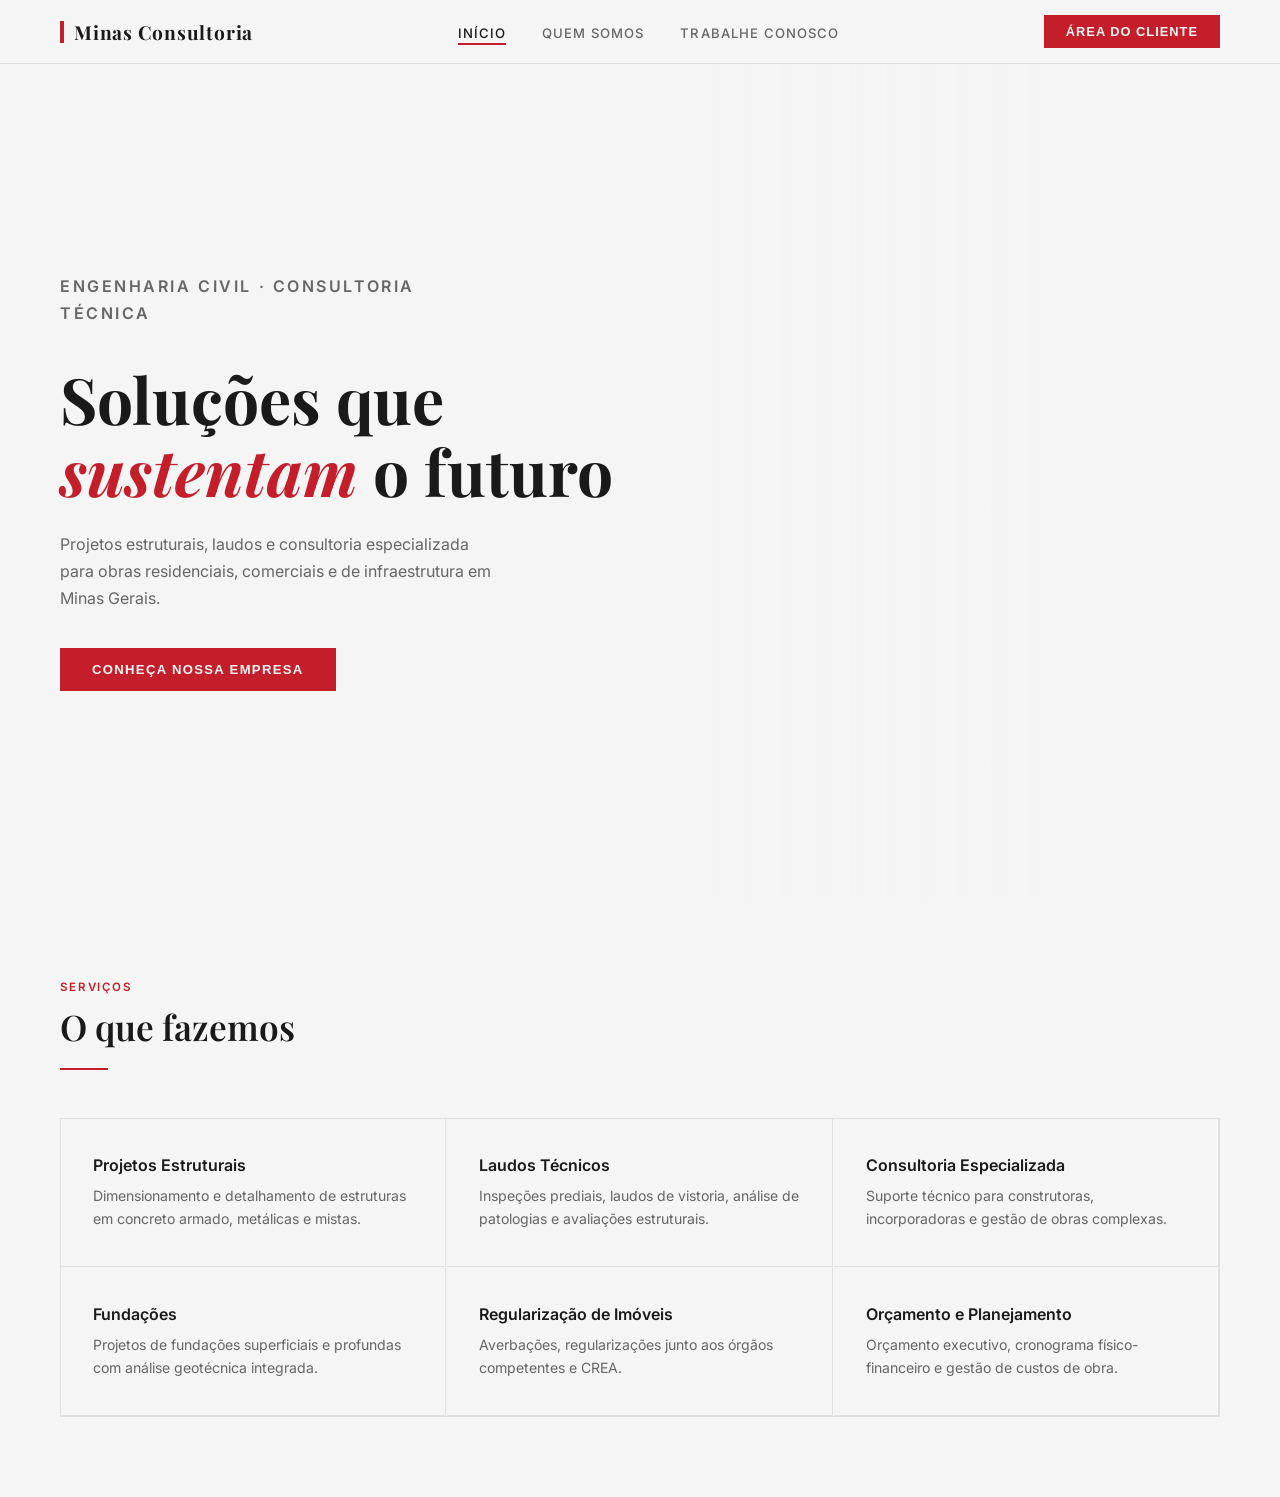
==== index.html @ 35e27d4b "primeiro commit; site minas consultoria" ====
<!DOCTYPE html>
<html lang="pt-BR">
<head>
  <meta charset="UTF-8">
  <meta name="viewport" content="width=device-width, initial-scale=1.0">
  <title>Minas Consultoria — Engenharia Civil</title>
  <link href="https://fonts.googleapis.com/css2?family=Playfair+Display:wght@400;600;700&family=Inter:wght@300;400;500;600&display=swap" rel="stylesheet">
  <link rel="stylesheet" href="css/style.css">
</head>
<body>

<!-- NAV -->
<nav>
  <div class="logo">
    <span class="logo-bar"></span>
    Minas Consultoria
  </div>
  <ul class="nav-links">
    <li><a onclick="showPage('home')" class="active" id="nav-home">Início</a></li>
    <li><a onclick="showPage('about')" id="nav-about">Quem Somos</a></li>
    <li><a onclick="showPage('jobs')" id="nav-jobs">Trabalhe Conosco</a></li>
  </ul>
  <button class="btn-login" onclick="window.location.href='cliente.html'">Área do Cliente</button>
</nav>

<!-- PAGE: HOME -->
<div class="page active" id="page-home">
  <div class="hero">
    <div class="hero-content">
      <p class="hero-eyebrow">Engenharia Civil · Consultoria Técnica</p>
      <h1>Soluções que <em>sustentam</em> o futuro</h1>
      <p>Projetos estruturais, laudos e consultoria especializada para obras residenciais, comerciais e de infraestrutura em Minas Gerais.</p>
      <button class="btn-primary" onclick="showPage('about')">Conheça nossa empresa</button>
    </div>
    <div class="hero-image">
      <div class="carousel">
        <div class="carousel-slide active" style="background-image: url('https://images.unsplash.com/photo-1504307651254-35680f356dfd?w=900&q=80')"></div>
        <div class="carousel-slide" style="background-image: url('https://images.unsplash.com/photo-1581094794329-c8112a89af12?w=900&q=80')"></div>
        <div class="carousel-slide" style="background-image: url('https://images.unsplash.com/photo-1590577976322-3d2d6a2130f7?w=900&q=80')"></div>
      </div>
    </div>
  </div>


  <div class="section">
    <p class="section-eyebrow">Serviços</p>
    <h2>O que fazemos</h2>
    <div class="rule"></div>
    <div class="services-grid">
      <div class="service-card">
        
        <h3>Projetos Estruturais</h3>
        <p>Dimensionamento e detalhamento de estruturas em concreto armado, metálicas e mistas.</p>
      </div>
      <div class="service-card">
        <h3>Laudos Técnicos</h3>
        <p>Inspeções prediais, laudos de vistoria, análise de patologias e avaliações estruturais.</p>
      </div>
      <div class="service-card">
        <h3>Consultoria Especializada</h3>
        <p>Suporte técnico para construtoras, incorporadoras e gestão de obras complexas.</p>
      </div>
      <div class="service-card">
        <h3>Fundações</h3>
        <p>Projetos de fundações superficiais e profundas com análise geotécnica integrada.</p>
      </div>
      <div class="service-card">
        <h3>Regularização de Imóveis</h3>
        <p>Averbações, regularizações junto aos órgãos competentes e CREA.</p>
      </div>
      <div class="service-card">
        <h3>Orçamento e Planejamento</h3>
        <p>Orçamento executivo, cronograma físico-financeiro e gestão de custos de obra.</p>
      </div>
    </div>
  </div>
</div>

<!-- PAGE: ABOUT -->
<div class="page" id="page-about">
  <div class="about-hero">
    <div>
      <img src="https://images.unsplash.com/photo-1504307651254-35680f356dfd?w=800&q=80" alt="Obra">
    </div>
    <div class="about-text">
      <p class="section-eyebrow">Quem Somos</p>
      <h2 style="font-family:'Playfair Display',serif; font-size:2rem; margin: 12px 0 20px;">Mais de uma década de excelência em engenharia</h2>
      <div class="rule"></div>
      <p>A Minas Consultoria nasceu em Belo Horizonte com o compromisso de entregar projetos de engenharia civil com rigor técnico e clareza de comunicação. Acreditamos que um bom projeto é aquele que o cliente entende.</p>
      <p>Nossa equipe é formada por engenheiros civis com especializações em estruturas, geotecnia e gestão de obras, todos registrados no CREA-MG.</p>
      <p>Atendemos desde reformas residenciais até projetos industriais de grande porte, sempre com acompanhamento personalizado de cada etapa.</p>
    </div>
  </div>
</div>

<!-- PAGE: JOBS -->
<div class="page" id="page-jobs">
  <div class="jobs-header">
    <p class="section-eyebrow">Trabalhe Conosco</p>
    <h2 style="font-family:'Playfair Display',serif; font-size:2rem; margin:12px 0 8px;">Faça parte do nosso time</h2>
    <div class="rule"></div>
    <p>Buscamos profissionais apaixonados por engenharia civil com perfil técnico e comprometimento. Valorizamos o crescimento contínuo e o trabalho em equipe.</p>
  </div>


  <div class="form-section">
    <h3>Envie seu currículo</h3>
    <p>Mesmo que não haja vaga aberta no seu perfil, adoramos conhecer novos talentos.</p>
    <div class="form-grid">
      <div class="form-field">
        <label>Nome completo</label>
        <input type="text" placeholder="Seu nome">
      </div>
      <div class="form-field">
        <label>E-mail</label>
        <input type="email" placeholder="seu@email.com">
      </div>
      <div class="form-field">
        <label>Telefone</label>
        <input type="tel" placeholder="(31) 9 0000-0000">
      </div>
    </div>
    <div class="form-grid full" style="max-width:700px; margin-top:16px;">
      <div class="form-field">
        <label>Mensagem</label>
        <textarea placeholder="Fale um pouco sobre você e sua experiência..."></textarea>
      </div>
    </div>
    <div class="form-submit">
      <button class="btn-primary">Enviar Currículo</button>
    </div>
  </div>
</div>

<div class="toast" id="toast"></div>

<script src="js/script.js"></script>
</body>
</html>
---- css/style.css ----
*, *::before, *::after { box-sizing: border-box; margin: 0; padding: 0; }

:root {
  --red: #C41E2A;
  --red-dark: #8C0E16;
  --black: #1A1A1A;
  --gray: #666;
  --light: #F5F5F5;
  --white: rgb(245, 245, 245);
  --rule: 1px solid #E0E0E0;
}

body { font-family: 'Inter', sans-serif; color: var(--black); background: var(--white); }

/* NAV */
nav {
  position: fixed; top: 0; width: 100%; background: var(--white);
  border-bottom: var(--rule); z-index: 100;
  display: flex; align-items: center; justify-content: space-between;
  padding: 0 60px; height: 64px;
}
.logo {
  font-family: 'Playfair Display', serif; font-size: 1.2rem;
  font-weight: 700; letter-spacing: 0.04em; color: var(--black);
  display: flex; align-items: center; gap: 10px;
}
.logo-bar { width: 4px; height: 22px; background: var(--red); display: inline-block; }
.nav-links { display: flex; gap: 36px; list-style: none; }
.nav-links a {
  font-size: 0.82rem; font-weight: 500; letter-spacing: 0.08em;
  text-transform: uppercase; color: var(--gray); text-decoration: none;
  cursor: pointer; transition: color 0.2s; padding-bottom: 2px;
  border-bottom: 2px solid transparent;
}
.nav-links a:hover, .nav-links a.active { color: var(--black); border-bottom-color: var(--red); }
.btn-login {
  font-size: 0.8rem; font-weight: 600; letter-spacing: 0.08em;
  text-transform: uppercase; background: var(--red); color: var(--white);
  border: none; padding: 9px 22px; cursor: pointer; transition: background 0.2s;
}
.btn-login:hover { background: var(--red-dark); }

/* PAGES */
.page { display: none; padding-top: 64px; min-height: 100vh; }
.page.active { display: block; }

/* DIVIDER */
.rule { width: 48px; height: 2px; background: var(--red); margin: 20px 0 28px; }
.rule.center { margin: 20px auto 28px; }

/* ===== HOME ===== */
.hero {
  height: calc(100vh - 64px); display: flex; align-items: center;
  padding: 0 60px; position: relative; overflow: hidden;
  background: var(--white);
}
.hero-content { max-width: 560px; z-index: 2; }
.hero-eyebrow {
  font-size: 0.75rem; font-weight: 600; letter-spacing: 0.16em;
  text-transform: uppercase; color: var(--red); margin-bottom: 20px;
}
.hero h1 {
  font-family: 'Playfair Display', serif; font-size: clamp(2.4rem, 5vw, 4rem);
  font-weight: 700; line-height: 1.12; color: var(--black); margin-bottom: 24px;
}
.hero h1 em { font-style: italic; color: var(--red); }
.hero p { font-size: 1rem; line-height: 1.7; color: var(--gray); max-width: 440px; margin-bottom: 36px; }
.btn-primary {
  display: inline-block; background: var(--red); color: var(--white);
  font-size: 0.82rem; font-weight: 600; letter-spacing: 0.1em;
  text-transform: uppercase; padding: 14px 32px; cursor: pointer;
  border: none; transition: background 0.2s;
}
.btn-primary:hover { background: var(--red-dark); }
.hero-image {
  position: absolute; right: 0; top: 0; bottom: 0; width: 46%;
  background: url('https://images.unsplash.com/photo-1504307651254-35680f356dfd?w=900&q=80') center/cover;
  filter: grayscale(100%);
}
.hero-image::after {
  content: ''; position: absolute; inset: 0;
  background: linear-gradient(to right, var(--white) 0%, transparent 60%);
}

/* stats */
.stats {
  display: flex; gap: 0; border-top: var(--rule); border-bottom: var(--rule);
}
.stat {
  flex: 1; padding: 40px 60px; border-right: var(--rule);
}
.stat:last-child { border-right: none; }
.stat-number {
  font-family: 'Playfair Display', serif; font-size: 2.6rem; font-weight: 700;
  color: var(--black); line-height: 1;
}
.stat-number span { color: var(--red); }
.stat-label { font-size: 0.8rem; color: var(--gray); margin-top: 8px; letter-spacing: 0.04em; }

/* services */
.section { padding: 80px 60px; }
.section-eyebrow {
  font-size: 0.72rem; font-weight: 600; letter-spacing: 0.16em;
  text-transform: uppercase; color: var(--red);
}
.section h2 {
  font-family: 'Playfair Display', serif; font-size: clamp(1.6rem, 3vw, 2.2rem);
  font-weight: 600; margin-top: 12px; line-height: 1.2;
}
.services-grid {
  display: grid; grid-template-columns: repeat(3, 1fr); gap: 1px;
  margin-top: 48px; border: var(--rule);
}
.service-card {
  padding: 36px 32px; border-right: var(--rule); border-bottom: var(--rule);
  transition: background 0.2s;
}
.service-card:hover { background: var(--light); }
.service-icon { font-size: 1.6rem; margin-bottom: 16px; }
.service-card h3 { font-size: 1rem; font-weight: 600; margin-bottom: 10px; }
.service-card p { font-size: 0.88rem; color: var(--gray); line-height: 1.6; }

/* ===== QUEM SOMOS ===== */
.about-hero {
  padding: 80px 60px; display: grid; grid-template-columns: 1fr 1fr; gap: 80px; align-items: center;
}
.about-hero img {
  width: 100%; aspect-ratio: 4/3; object-fit: cover; filter: grayscale(100%);
  transition: filter 0.4s;
}
.about-hero img:hover { filter: grayscale(0%); }
.about-text p { font-size: 0.95rem; line-height: 1.8; color: var(--gray); margin-bottom: 16px; }
.team-section { background: var(--light); padding: 80px 60px; }
.team-grid { display: grid; grid-template-columns: repeat(3, 1fr); gap: 32px; margin-top: 48px; }
.team-card { background: var(--white); overflow: hidden; }
.team-photo {
  width: 100%; aspect-ratio: 1; object-fit: cover;
  filter: grayscale(100%); transition: filter 0.4s;
}
.team-photo:hover { filter: grayscale(0%); }
.team-info { padding: 20px; border-top: 2px solid var(--red); }
.team-info h4 { font-size: 0.95rem; font-weight: 600; }
.team-info p { font-size: 0.8rem; color: var(--gray); margin-top: 4px; }

/* ===== TRABALHE CONOSCO ===== */
.jobs-header { padding: 80px 60px 40px; max-width: 700px; }
.jobs-header p { font-size: 0.95rem; line-height: 1.8; color: var(--gray); margin-top: 12px; }
.jobs-list { padding: 0 60px 80px; display: flex; flex-direction: column; gap: 1px; }
.job-item {
  border: var(--rule); padding: 28px 32px;
  display: flex; justify-content: space-between; align-items: center;
  transition: background 0.2s; cursor: pointer;
}
.job-item:hover { background: var(--light); }
.job-title { font-size: 1rem; font-weight: 600; }
.job-meta { font-size: 0.8rem; color: var(--gray); margin-top: 4px; }
.job-tag {
  font-size: 0.72rem; font-weight: 600; letter-spacing: 0.08em;
  text-transform: uppercase; border: 1px solid var(--red); color: var(--red);
  padding: 5px 14px;
}
.form-section { background: var(--light); padding: 60px; }
.form-section h3 { font-family: 'Playfair Display', serif; font-size: 1.4rem; margin-bottom: 8px; }
.form-section p { font-size: 0.88rem; color: var(--gray); margin-bottom: 32px; }
.form-grid { display: grid; grid-template-columns: 1fr 1fr; gap: 16px; max-width: 700px; }
.form-grid.full { grid-template-columns: 1fr; }
.form-field { display: flex; flex-direction: column; gap: 6px; }
.form-field label { font-size: 0.75rem; font-weight: 600; letter-spacing: 0.08em; text-transform: uppercase; color: var(--gray); }
.form-field input, .form-field select, .form-field textarea {
  border: var(--rule); background: var(--white); padding: 10px 14px;
  font-family: 'Inter', sans-serif; font-size: 0.9rem; color: var(--black);
  outline: none; transition: border-color 0.2s;
}
.form-field input:focus, .form-field select:focus, .form-field textarea:focus {
  border-color: var(--red);
}
.form-field textarea { resize: vertical; min-height: 100px; }
.form-submit { margin-top: 20px; }

/* ===== LOGIN ===== */
.login-page {
  min-height: calc(100vh - 64px); display: flex; align-items: center;
  justify-content: center; background: var(--light);
}
.login-box { background: var(--white); width: 420px; padding: 48px; border-top: 3px solid var(--red); }
.login-box h2 { font-family: 'Playfair Display', serif; font-size: 1.6rem; margin-bottom: 6px; }
.login-box p { font-size: 0.85rem; color: var(--gray); margin-bottom: 32px; }
.login-field { display: flex; flex-direction: column; gap: 6px; margin-bottom: 16px; }
.login-field label { font-size: 0.72rem; font-weight: 600; letter-spacing: 0.08em; text-transform: uppercase; color: var(--gray); }
.login-field input {
  border: var(--rule); padding: 11px 14px; font-family: 'Inter', sans-serif;
  font-size: 0.9rem; outline: none; transition: border-color 0.2s;
}
.login-field input:focus { border-color: var(--red); }
.login-error { font-size: 0.82rem; color: var(--red); margin-bottom: 12px; display: none; }
.login-types { display: flex; gap: 0; margin-bottom: 28px; border: var(--rule); }
.login-type-btn {
  flex: 1; padding: 10px; font-size: 0.78rem; font-weight: 600;
  letter-spacing: 0.06em; text-transform: uppercase; background: none;
  border: none; cursor: pointer; color: var(--gray); transition: all 0.2s;
}
.login-type-btn.active { background: var(--red); color: var(--white); }
.btn-full { width: 100%; padding: 13px; margin-top: 8px; }

/* ===== DASHBOARD CLIENTE ===== */
.dashboard { min-height: calc(100vh - 64px); display: flex; }
.sidebar {
  width: 240px; background: var(--black); padding: 40px 0;
  display: flex; flex-direction: column;
}
.sidebar-logo {
  font-family: 'Playfair Display', serif; color: var(--white);
  font-size: 1rem; padding: 0 28px 32px; border-bottom: 1px solid #333;
  letter-spacing: 0.04em;
}
.sidebar-logo span { color: var(--red); }
.sidebar-nav { padding: 24px 0; flex: 1; }
.sidebar-item {
  display: flex; align-items: center; gap: 12px;
  padding: 13px 28px; font-size: 0.85rem; color: #aaa;
  cursor: pointer; transition: all 0.2s; border-left: 3px solid transparent;
}
.sidebar-item:hover, .sidebar-item.active { color: var(--white); border-left-color: var(--red); background: rgba(255,255,255,0.04); }
.sidebar-logout { padding: 28px; border-top: 1px solid #333; }
.btn-logout {
  width: 100%; padding: 10px; background: none; border: 1px solid #444;
  color: #aaa; font-size: 0.78rem; font-weight: 600; letter-spacing: 0.06em;
  text-transform: uppercase; cursor: pointer; transition: all 0.2s;
}
.btn-logout:hover { border-color: var(--red); color: var(--red); }
.dash-main { flex: 1; padding: 48px; overflow-y: auto; }
.dash-header { margin-bottom: 40px; }
.dash-header h2 { font-family: 'Playfair Display', serif; font-size: 1.8rem; }
.dash-header p { font-size: 0.88rem; color: var(--gray); margin-top: 6px; }
.projects-grid { display: grid; grid-template-columns: repeat(auto-fill, minmax(280px, 1fr)); gap: 20px; }
.project-card {
  border: var(--rule); padding: 28px; cursor: pointer;
  transition: all 0.2s; position: relative;
}
.project-card:hover { border-color: var(--red); box-shadow: 0 4px 20px rgba(196,30,42,0.08); }
.project-card-icon { font-size: 1.8rem; margin-bottom: 16px; }
.project-card h4 { font-size: 0.95rem; font-weight: 600; margin-bottom: 6px; }
.project-card p { font-size: 0.8rem; color: var(--gray); line-height: 1.5; }
.project-date { font-size: 0.72rem; color: var(--gray); margin-top: 16px; padding-top: 14px; border-top: var(--rule); letter-spacing: 0.04em; }
.project-new { position: absolute; top: 16px; right: 16px; background: var(--red); color: var(--white); font-size: 0.65rem; font-weight: 600; letter-spacing: 0.1em; text-transform: uppercase; padding: 3px 9px; }

/* ===== DASHBOARD ADM ===== */
.adm-content { padding: 0; }
.adm-tabs { display: flex; border-bottom: var(--rule); margin-bottom: 36px; }
.adm-tab {
  padding: 14px 28px; font-size: 0.82rem; font-weight: 600;
  letter-spacing: 0.06em; text-transform: uppercase; cursor: pointer;
  color: var(--gray); border-bottom: 3px solid transparent; transition: all 0.2s;
}
.adm-tab.active { color: var(--black); border-bottom-color: var(--red); }
.clients-table { width: 100%; border-collapse: collapse; }
.clients-table th {
  font-size: 0.72rem; font-weight: 600; letter-spacing: 0.1em;
  text-transform: uppercase; color: var(--gray); text-align: left;
  padding: 12px 16px; border-bottom: var(--rule); background: var(--light);
}
.clients-table td { padding: 14px 16px; border-bottom: var(--rule); font-size: 0.88rem; }
.clients-table tr:hover td { background: var(--light); }
.status-badge {
  font-size: 0.7rem; font-weight: 600; letter-spacing: 0.08em; text-transform: uppercase;
  padding: 3px 10px; border-radius: 0;
}
.status-badge.ativo { background: #E8F5E9; color: #2E7D32; }
.status-badge.pendente { background: #FFF3E0; color: #E65100; }
.btn-sm {
  font-size: 0.72rem; font-weight: 600; letter-spacing: 0.06em; text-transform: uppercase;
  padding: 6px 14px; border: 1px solid var(--red); color: var(--red);
  background: none; cursor: pointer; transition: all 0.2s;
}
.btn-sm:hover { background: var(--red); color: var(--white); }

.upload-form { max-width: 560px; }
.upload-form h3 { font-family: 'Playfair Display', serif; font-size: 1.3rem; margin-bottom: 24px; }
.upload-drop {
  border: 2px dashed #ccc; padding: 48px 32px; text-align: center;
  margin-bottom: 20px; cursor: pointer; transition: border-color 0.2s;
}
.upload-drop:hover { border-color: var(--red); }
.upload-drop p { color: var(--gray); font-size: 0.88rem; margin-top: 10px; }
.upload-drop span { font-size: 2rem; }

/* TOAST */
.toast {
  position: fixed; bottom: 28px; right: 28px; background: var(--black);
  color: var(--white); padding: 14px 24px; font-size: 0.85rem;
  transform: translateY(80px); opacity: 0; transition: all 0.3s; z-index: 999;
  border-left: 3px solid var(--red);
}
.toast.show { transform: translateY(0); opacity: 1; }

.carousel {
  position: relative;
  width: 100%;
  height: 100%;
}

.carousel-slide {
  position: absolute;
  inset: 0;
  background-size: cover;
  background-position: center;
  opacity: 0;
  transition: opacity 1s ease;
}

.carousel-slide.active {
  opacity: 1;
}
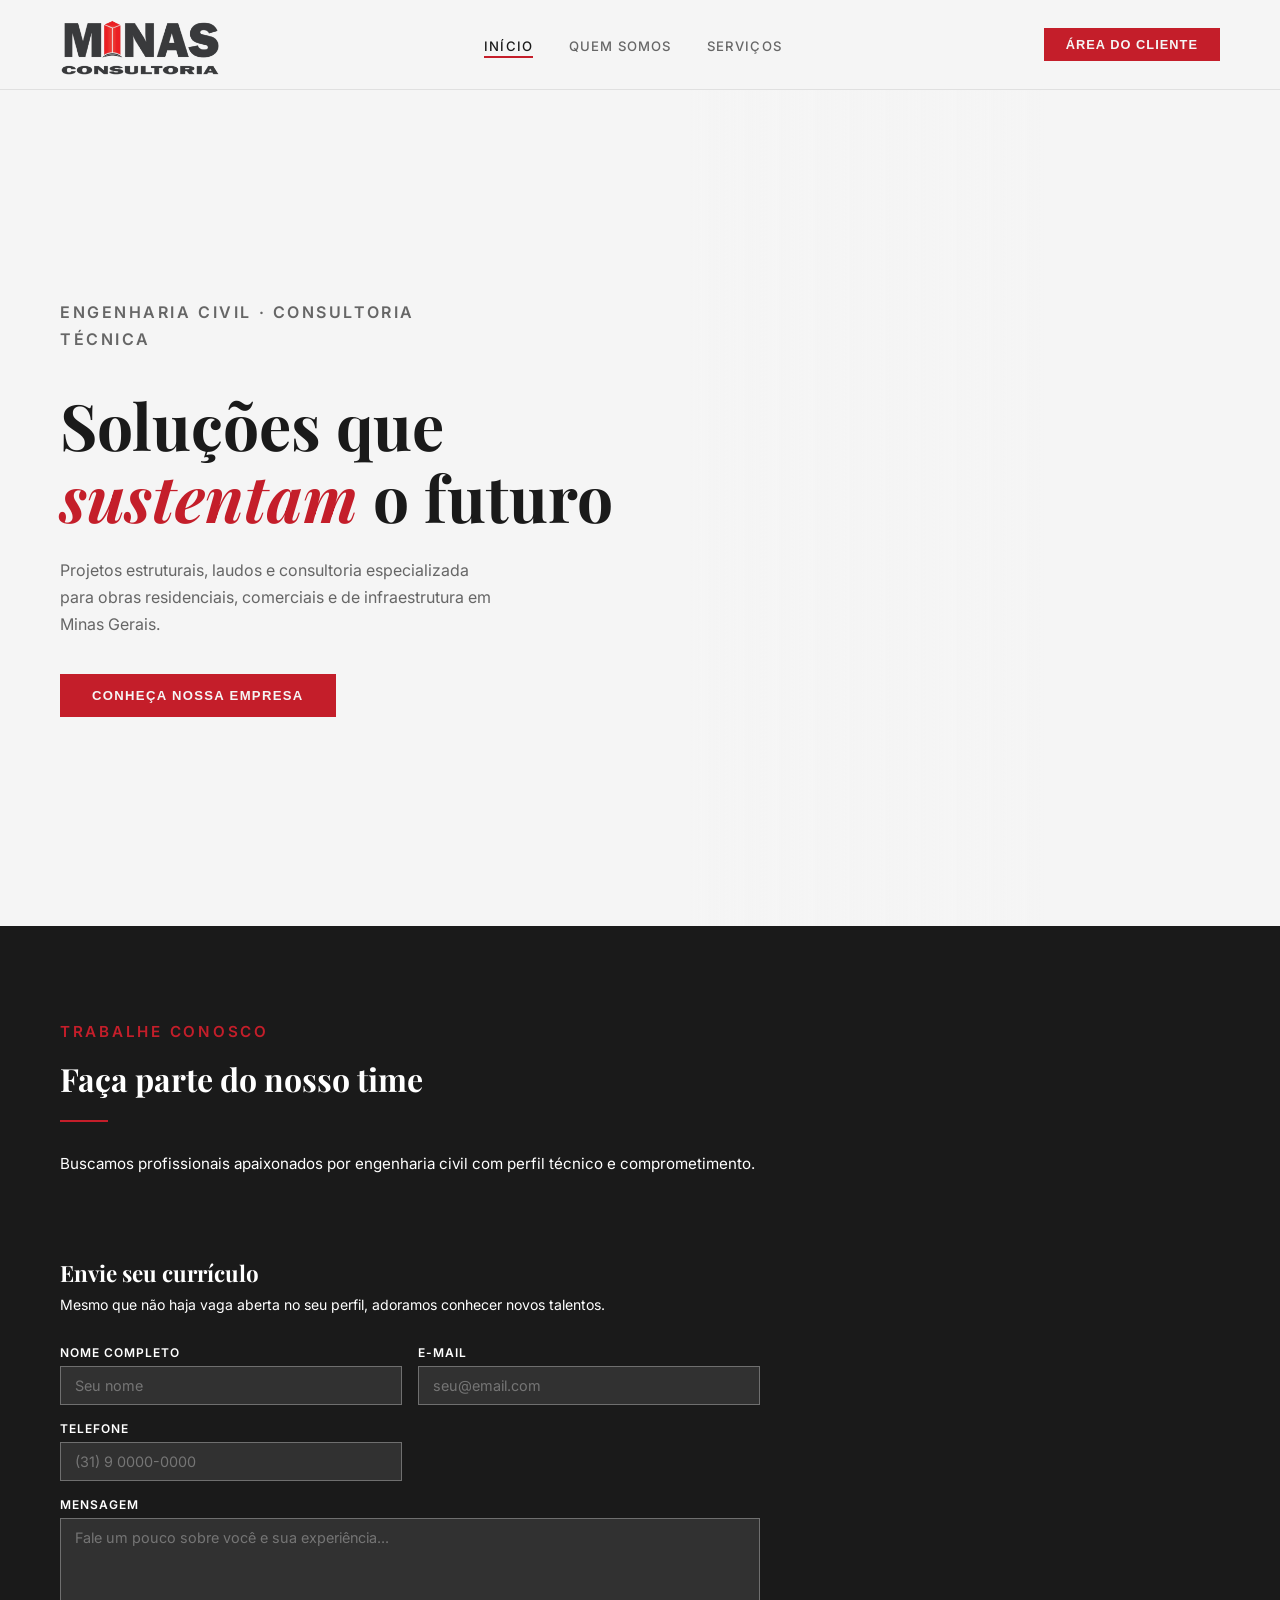
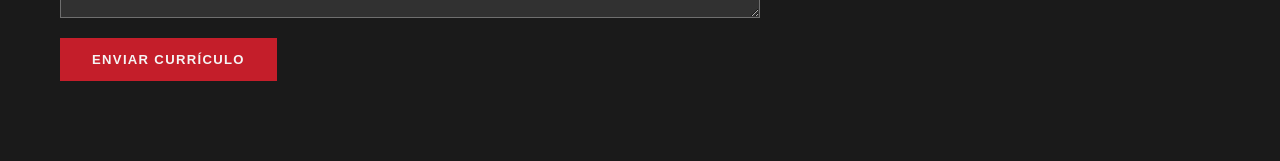
==== commit 2f2f9a90: "backend fastapi + mysql integrado" ====
--- a/index.html
+++ b/index.html
@@ -11,15 +11,14 @@
 
 <!-- NAV -->
 <nav>
-  <div class="logo">
-    <span class="logo-bar"></span>
-    Minas Consultoria
-  </div>
+ <div class="logo">
+  <img src="imagens/minas.png" alt="Minas Consultoria" height="80">
+</div>
   <ul class="nav-links">
-    <li><a onclick="showPage('home')" class="active" id="nav-home">Início</a></li>
-    <li><a onclick="showPage('about')" id="nav-about">Quem Somos</a></li>
-    <li><a onclick="showPage('jobs')" id="nav-jobs">Trabalhe Conosco</a></li>
-  </ul>
+  <li><a onclick="showPage('home')" class="active" id="nav-home">Início</a></li>
+  <li><a onclick="showPage('about')" id="nav-about">Quem Somos</a></li>
+  <li><a onclick="showPage('servicos')" id="nav-servicos">Serviços</a></li>
+</ul>
   <button class="btn-login" onclick="window.location.href='cliente.html'">Área do Cliente</button>
 </nav>
 
@@ -40,69 +39,15 @@
       </div>
     </div>
   </div>
-
-
-  <div class="section">
-    <p class="section-eyebrow">Serviços</p>
-    <h2>O que fazemos</h2>
-    <div class="rule"></div>
-    <div class="services-grid">
-      <div class="service-card">
-        
-        <h3>Projetos Estruturais</h3>
-        <p>Dimensionamento e detalhamento de estruturas em concreto armado, metálicas e mistas.</p>
-      </div>
-      <div class="service-card">
-        <h3>Laudos Técnicos</h3>
-        <p>Inspeções prediais, laudos de vistoria, análise de patologias e avaliações estruturais.</p>
-      </div>
-      <div class="service-card">
-        <h3>Consultoria Especializada</h3>
-        <p>Suporte técnico para construtoras, incorporadoras e gestão de obras complexas.</p>
-      </div>
-      <div class="service-card">
-        <h3>Fundações</h3>
-        <p>Projetos de fundações superficiais e profundas com análise geotécnica integrada.</p>
-      </div>
-      <div class="service-card">
-        <h3>Regularização de Imóveis</h3>
-        <p>Averbações, regularizações junto aos órgãos competentes e CREA.</p>
-      </div>
-      <div class="service-card">
-        <h3>Orçamento e Planejamento</h3>
-        <p>Orçamento executivo, cronograma físico-financeiro e gestão de custos de obra.</p>
-      </div>
-    </div>
-  </div>
-</div>
-
-<!-- PAGE: ABOUT -->
-<div class="page" id="page-about">
-  <div class="about-hero">
-    <div>
-      <img src="https://images.unsplash.com/photo-1504307651254-35680f356dfd?w=800&q=80" alt="Obra">
-    </div>
-    <div class="about-text">
-      <p class="section-eyebrow">Quem Somos</p>
-      <h2 style="font-family:'Playfair Display',serif; font-size:2rem; margin: 12px 0 20px;">Mais de uma década de excelência em engenharia</h2>
-      <div class="rule"></div>
-      <p>A Minas Consultoria nasceu em Belo Horizonte com o compromisso de entregar projetos de engenharia civil com rigor técnico e clareza de comunicação. Acreditamos que um bom projeto é aquele que o cliente entende.</p>
-      <p>Nossa equipe é formada por engenheiros civis com especializações em estruturas, geotecnia e gestão de obras, todos registrados no CREA-MG.</p>
-      <p>Atendemos desde reformas residenciais até projetos industriais de grande porte, sempre com acompanhamento personalizado de cada etapa.</p>
-    </div>
-  </div>
-</div>
-
-<!-- PAGE: JOBS -->
-<div class="page" id="page-jobs">
+  
+  <!-- FOOTER -->
+  <footer id="trabalhe-conosco">
   <div class="jobs-header">
     <p class="section-eyebrow">Trabalhe Conosco</p>
     <h2 style="font-family:'Playfair Display',serif; font-size:2rem; margin:12px 0 8px;">Faça parte do nosso time</h2>
     <div class="rule"></div>
-    <p>Buscamos profissionais apaixonados por engenharia civil com perfil técnico e comprometimento. Valorizamos o crescimento contínuo e o trabalho em equipe.</p>
+    <p>Buscamos profissionais apaixonados por engenharia civil com perfil técnico e comprometimento.</p>
   </div>
-
-
   <div class="form-section">
     <h3>Envie seu currículo</h3>
     <p>Mesmo que não haja vaga aberta no seu perfil, adoramos conhecer novos talentos.</p>
@@ -130,9 +75,70 @@
       <button class="btn-primary">Enviar Currículo</button>
     </div>
   </div>
+</footer>
+
 </div>
 
-<div class="toast" id="toast"></div>
+
+ <!-- PAGE: SERVICOS -->
+<div class="page" id="page-servicos">
+  <div class="section">
+    <p class="section-eyebrow">Serviços</p>
+    <h2>O que fazemos</h2>
+    <div class="rule"></div>
+    <div class="services-grid">
+      <div class="service-card">
+          <img src="imagens/minas.png" alt="Projetos Estruturais">
+        <h3>Projetos Estruturais</h3>
+        <p>Dimensionamento e detalhamento de estruturas em concreto armado, metálicas e mistas.</p>
+      </div>
+      <div class="service-card">
+          <img src="imagens/minas.png" alt="Laudos Técnicos">
+        <h3>Laudos Técnicos</h3>
+        <p>Inspeções prediais, laudos de vistoria, análise de patologias e avaliações estruturais.</p>
+      </div>
+      <div class="service-card">
+          <img src="imagens/minas.png" alt="consultoria especializada">
+        <h3>Consultoria Especializada</h3>
+        <p>Suporte técnico para construtoras, incorporadoras e gestão de obras complexas.</p>
+      </div>
+      <div class="service-card">
+          <img src="imagens/minas.png" alt="fundações">
+        <h3>Fundações</h3>
+        <p>Projetos de fundações superficiais e profundas com análise geotécnica integrada.</p>
+      </div>
+      <div class="service-card">
+          <img src="imagens/minas.png" alt="regularização de imóveis">
+        <h3>Regularização de Imóveis</h3>
+        <p>Averbações, regularizações junto aos órgãos competentes e CREA.</p>
+      </div>
+      <div class="service-card">
+          <img src="imagens/minas.png" alt="orçamento e planejamento">
+        <h3>Orçamento e Planejamento</h3>
+        <p>Orçamento executivo, cronograma físico-financeiro e gestão de custos de obra.</p>
+      </div>
+    </div>
+  </div>
+</div>
+
+<!-- PAGE: ABOUT -->
+<div class="page" id="page-about">
+  <div class="about-hero">
+    <div>
+      <img src="https://images.unsplash.com/photo-1504307651254-35680f356dfd?w=800&q=80" alt="Obra">
+    </div>
+    <div class="about-text">
+      <p class="section-eyebrow">Quem Somos</p>
+      <h2 style="font-family:'Playfair Display',serif; font-size:2rem; margin: 12px 0 20px;">Mais de uma década de excelência em engenharia</h2>
+      <div class="rule"></div>
+      <p>A Minas Consultoria nasceu em Belo Horizonte com o compromisso de entregar projetos de engenharia civil com rigor técnico e clareza de comunicação. Acreditamos que um bom projeto é aquele que o cliente entende.</p>
+      <p>Nossa equipe é formada por engenheiros civis com especializações em estruturas, geotecnia e gestão de obras, todos registrados no CREA-MG.</p>
+      <p>Atendemos desde reformas residenciais até projetos industriais de grande porte, sempre com acompanhamento personalizado de cada etapa.</p>
+    </div>
+  </div>
+</div>
+
+
 
 <script src="js/script.js"></script>
 </body>
--- a/css/style.css
+++ b/css/style.css
@@ -17,7 +17,7 @@
   position: fixed; top: 0; width: 100%; background: var(--white);
   border-bottom: var(--rule); z-index: 100;
   display: flex; align-items: center; justify-content: space-between;
-  padding: 0 60px; height: 64px;
+  padding: 0 60px; height: 90px;
 }
 .logo {
   font-family: 'Playfair Display', serif; font-size: 1.2rem;
@@ -41,7 +41,7 @@
 .btn-login:hover { background: var(--red-dark); }
 
 /* PAGES */
-.page { display: none; padding-top: 64px; min-height: 100vh; }
+.page { display: none; padding-top: 90px; min-height: 100vh; }
 .page.active { display: block; }
 
 /* DIVIDER */
@@ -98,27 +98,78 @@
 .stat-label { font-size: 0.8rem; color: var(--gray); margin-top: 8px; letter-spacing: 0.04em; }
 
 /* services */
-.section { padding: 80px 60px; }
-.section-eyebrow {
-  font-size: 0.72rem; font-weight: 600; letter-spacing: 0.16em;
-  text-transform: uppercase; color: var(--red);
-}
-.section h2 {
-  font-family: 'Playfair Display', serif; font-size: clamp(1.6rem, 3vw, 2.2rem);
-  font-weight: 600; margin-top: 12px; line-height: 1.2;
-}
-.services-grid {
-  display: grid; grid-template-columns: repeat(3, 1fr); gap: 1px;
-  margin-top: 48px; border: var(--rule);
-}
-.service-card {
-  padding: 36px 32px; border-right: var(--rule); border-bottom: var(--rule);
-  transition: background 0.2s;
-}
-.service-card:hover { background: var(--light); }
-.service-icon { font-size: 1.6rem; margin-bottom: 16px; }
-.service-card h3 { font-size: 1rem; font-weight: 600; margin-bottom: 10px; }
-.service-card p { font-size: 0.88rem; color: var(--gray); line-height: 1.6; }
+.section{
+    padding:80px 60px;
+    max-width:1400px;
+    margin:auto;
+}
+.section-eyebrow{
+    font-size:.75rem;
+    font-weight:600;
+    letter-spacing:.18em;
+    text-transform:uppercase;
+    color:var(--red);
+}
+.section h2{
+    font-family:'Playfair Display', serif;
+    font-size:clamp(2rem,4vw,3rem);
+    font-weight:700;
+    margin-top:12px;
+    color:var(--black);
+}
+.services-grid{
+    display:grid;
+    grid-template-columns:repeat(auto-fit,minmax(320px,1fr));
+    gap:30px;
+    margin-top:55px;
+}
+.service-card{
+    background:#fff;
+    border-radius:14px;
+    padding:38px 32px;
+    box-shadow:0 10px 30px rgba(0,0,0,.08);
+    border:1px solid #ececec;
+    transition:all .35s ease;
+    position:relative;
+    overflow:hidden;
+}
+.service-card::before{
+    content:"";
+    position:absolute;
+    top:0;
+    left:0;
+    width:6px;
+    height:100%;
+    background:var(--red);
+    transform:scaleY(0);
+    transform-origin:top;
+    transition:.35s;
+}
+.service-card:hover{
+    transform:translateY(-8px);
+    box-shadow:0 18px 40px rgba(0,0,0,.14);
+}
+
+.service-card:hover::before{
+    transform:scaleY(1);
+}
+.service-card h3{
+    font-family:'Playfair Display', serif;
+    font-size:1.45rem;
+    margin-bottom:18px;
+    color:#1b2f4a;
+}
+.service-card p{
+    color:#666;
+    line-height:1.8;
+    font-size:.95rem;
+}
+.service-card img{
+    width:100%;
+    height:170px;
+    object-fit:cover;
+}
+
 
 /* ===== QUEM SOMOS ===== */
 .about-hero {
@@ -310,4 +361,37 @@
 
 .carousel-slide.active {
   opacity: 1;
+}
+
+footer#trabalhe-conosco {
+  background: var(--black); padding: 80px 60px; color: #fff;
+}
+
+footer#trabalhe-conosco h2,
+footer#trabalhe-conosco h3,
+footer#trabalhe-conosco label,
+footer#trabalhe-conosco p {
+  color: #fff;
+}
+
+footer#trabalhe-conosco .section-eyebrow {
+  color: var(--red);
+}
+
+footer#trabalhe-conosco input,
+footer#trabalhe-conosco select,
+footer#trabalhe-conosco textarea {
+  background: rgba(255,255,255,0.1);
+  border: 1px solid rgba(255,255,255,0.3);
+  color: #fff;
+}
+
+footer#trabalhe-conosco .form-section {
+  background: transparent;
+  padding: 0;
+  margin-top: 40px;
+}
+
+footer#trabalhe-conosco .jobs-header {
+  padding: 0 0 40px 0;
 }
